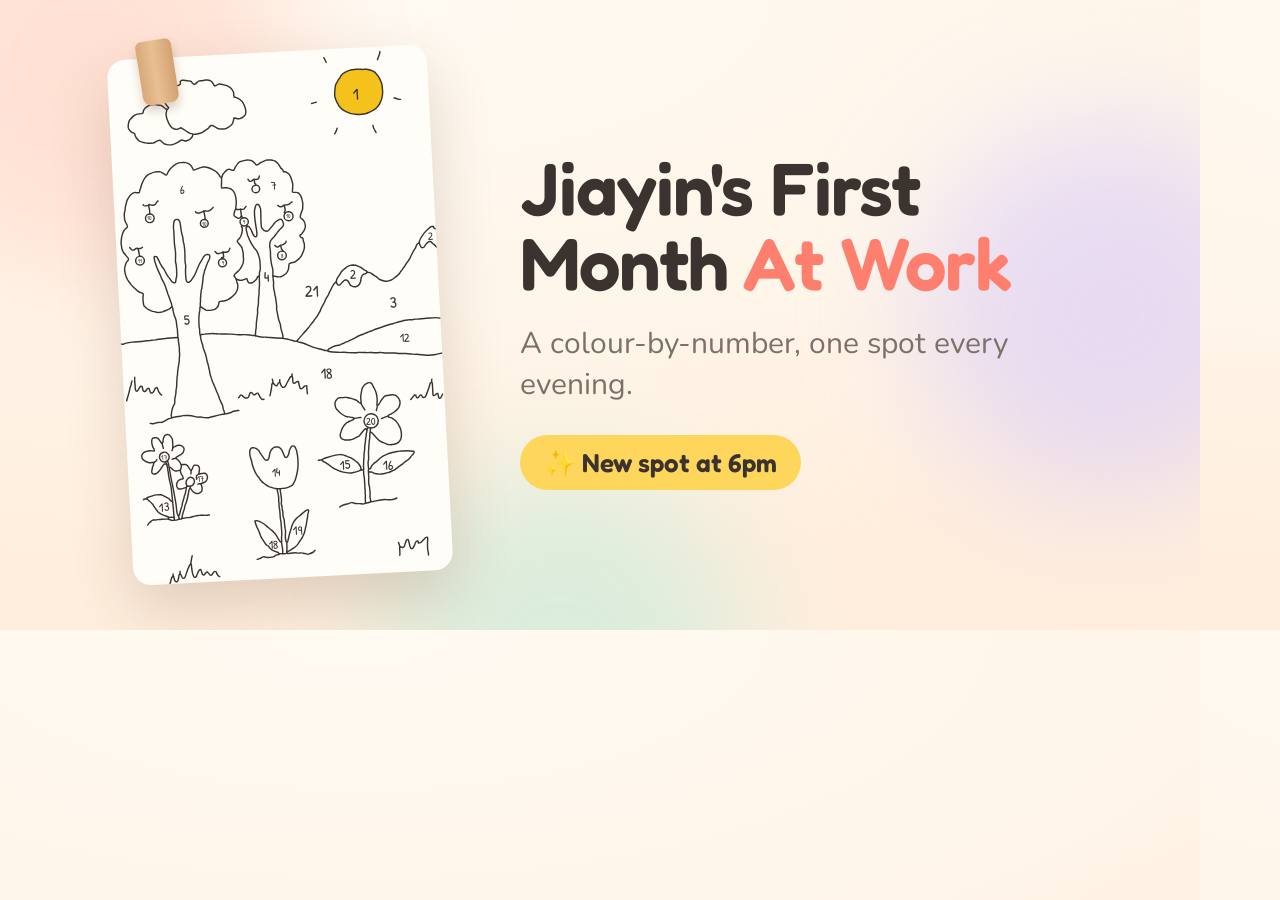
==== tools/og.html @ f6d87f4b "Jiayin's First Month At Work: colour-by-number site Digitised drawing, daily 6pm SGT unlocks, fill/b" ====
<!doctype html>
<html><head><meta charset="utf-8">
<link href="https://fonts.googleapis.com/css2?family=Fredoka:wght@500;600&family=Nunito:wght@700&family=Patrick+Hand&display=swap" rel="stylesheet">
<style>
  html, body { margin: 0; width: 1200px; height: 630px; overflow: hidden; }
  body { background: radial-gradient(120% 90% at 30% 0%, #fffaf2 0%, #fff6ea 55%, #ffeedd 100%); font-family: Nunito, sans-serif; color: #3b3330; position: relative; }
  .blob { position: absolute; border-radius: 50%; filter: blur(60px); opacity: .6; }
  .card { position: absolute; left: 120px; top: 52px; width: 320px; height: 526px; background: #fffdf7; border-radius: 18px; box-shadow: 0 24px 60px rgba(90,50,30,.18); transform: rotate(-3deg); }
  .card svg { width: 100%; height: 100%; display: block; border-radius: 18px; }
  .clip { position: absolute; top: -18px; left: 32px; width: 36px; height: 64px; border-radius: 6px 6px 8px 8px; background: linear-gradient(90deg,#d8a878,#e9c093 45%,#d2a172); box-shadow: 0 6px 10px rgba(90,55,25,.22); transform: rotate(-6deg); }
  .txt { position: absolute; left: 520px; top: 150px; width: 600px; }
  h1 { font-family: Fredoka, sans-serif; font-weight: 600; font-size: 74px; line-height: 1.02; margin: 0 0 22px; letter-spacing: -1px; }
  h1 span { color: #ff7f6e; }
  p { font-size: 30px; margin: 0; color: #7d706a; }
  .pill { display: inline-block; margin-top: 30px; padding: 12px 24px; border-radius: 999px; background: #ffd65c; font-family: Fredoka, sans-serif; font-weight: 600; font-size: 26px; }
</style></head>
<body>
<i class="blob" style="width:420px;height:420px;background:#ffd3c4;left:-120px;top:-140px"></i>
<i class="blob" style="width:380px;height:380px;background:#d9ccfa;right:-100px;top:120px"></i>
<i class="blob" style="width:360px;height:360px;background:#c4ecdc;left:380px;bottom:-200px"></i>
<div class="card"><div class="clip"></div><svg id="s" viewBox="0 0 760 1248"></svg></div>
<div class="txt">
  <h1>Jiayin's First Month <span>At Work</span></h1>
  <p>A colour-by-number, one spot every evening.</p>
  <div class="pill">✨ New spot at 6pm</div>
</div>
<script src="../js/config.js"></script>
<script src="../js/art.js"></script>
<script>
  const NS = 'http://www.w3.org/2000/svg', s = document.getElementById('s');
  const mk = (t, a, p) => { const e = document.createElementNS(NS, t); for (const k in a) e.setAttribute(k, a[k]); p.appendChild(e); return e; };
  const sun = ART.regions.find(r => r.id === 'sun');
  mk('path', { d: sun.d, fill: '#F4C21B', 'fill-rule': 'evenodd' }, s);
  const g = mk('g', { fill: 'none', stroke: '#3b3330', 'stroke-width': 3.4, 'stroke-linecap': 'round', 'stroke-linejoin': 'round' }, s);
  ART.lines.forEach(d => mk('path', { d }, g));
  ART.circles.forEach(c => mk('circle', { cx: c.cx, cy: c.cy, r: c.r }, g));
  ART.labels.forEach(l => { const n = CONFIG.regions[l.region]; if (n == null) return; const t = mk('text', { x: l.x, y: l.y, dy: '.36em', 'font-size': l.size * 1.32, 'text-anchor': 'middle', fill: '#3b3330', 'font-family': 'Patrick Hand' }, s); t.textContent = n; });
</script>
</body></html>
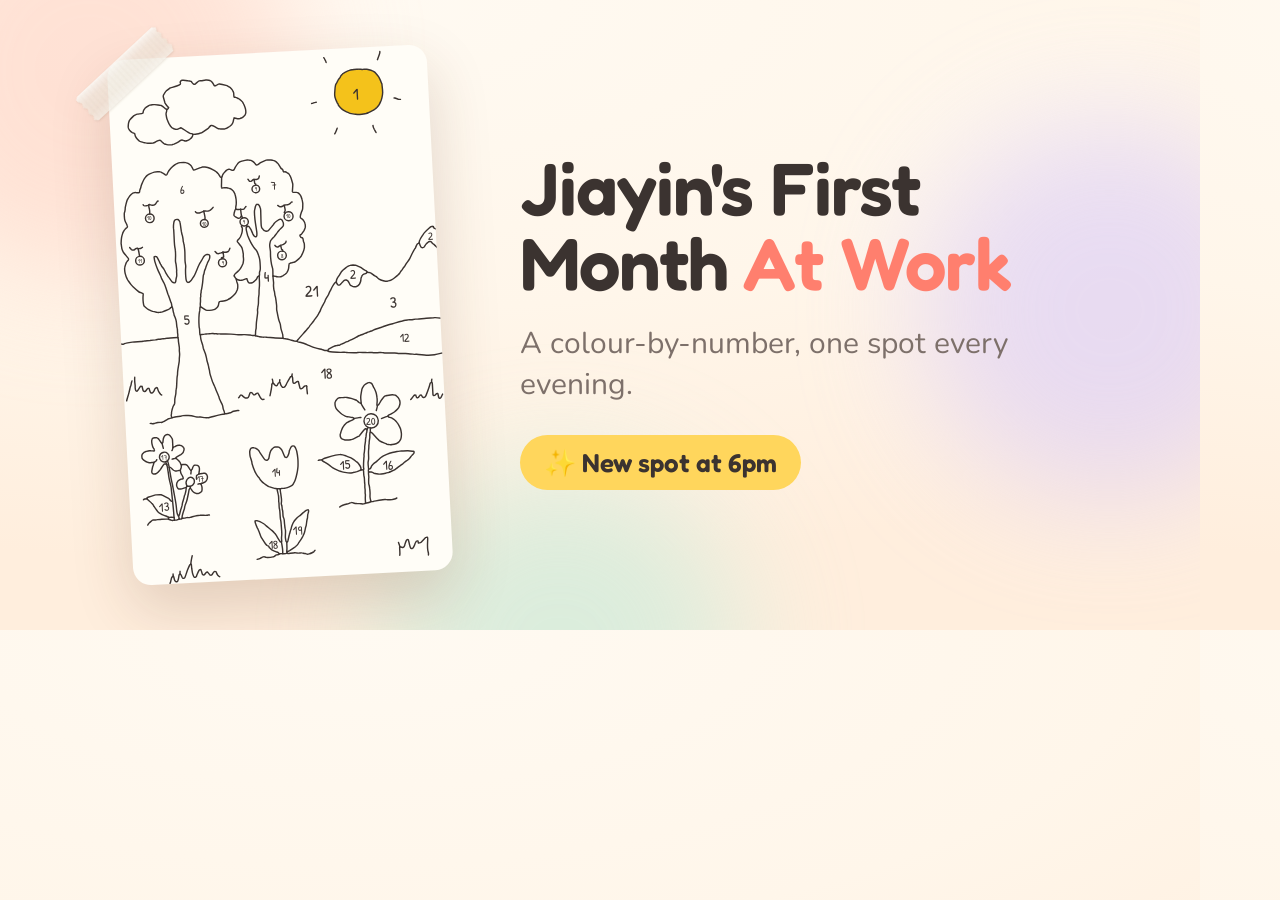
==== commit 61d44dd8: "Tape on the card's corner, a 9 on the right tree's top berry, prize name on one line - The wooden pe" ====
--- a/tools/og.html
+++ b/tools/og.html
@@ -7,7 +7,11 @@
   .blob { position: absolute; border-radius: 50%; filter: blur(60px); opacity: .6; }
   .card { position: absolute; left: 120px; top: 52px; width: 320px; height: 526px; background: #fffdf7; border-radius: 18px; box-shadow: 0 24px 60px rgba(90,50,30,.18); transform: rotate(-3deg); }
   .card svg { width: 100%; height: 100%; display: block; border-radius: 18px; }
-  .clip { position: absolute; top: -18px; left: 32px; width: 36px; height: 64px; border-radius: 6px 6px 8px 8px; background: linear-gradient(90deg,#d8a878,#e9c093 45%,#d2a172); box-shadow: 0 6px 10px rgba(90,55,25,.22); transform: rotate(-6deg); }
+  .tape { position: absolute; z-index: 1; top: -2px; left: -36px; width: 108px; height: 32px; transform: rotate(-40deg); filter: drop-shadow(0 1px 1px rgba(90,60,30,.18)); }
+  .tape::before { content: ''; position: absolute; inset: 0;
+    background: linear-gradient(180deg, rgba(255,255,255,.7), rgba(255,255,255,.25) 30%, rgba(255,255,255,.18) 70%, rgba(255,255,255,.45)),
+      repeating-linear-gradient(90deg, rgba(150,120,90,.035) 0 2px, transparent 2px 5px), rgba(244,236,220,.5);
+    clip-path: polygon(0 6%, 3% 0, 97% 0, 100% 9%, 98% 21%, 100% 33%, 97.5% 46%, 100% 58%, 98% 70%, 100% 82%, 97% 100%, 3% 100%, 0 90%, 2% 77%, 0 64%, 2.5% 51%, 0 39%, 2% 26%, 0 14%); }
   .txt { position: absolute; left: 520px; top: 150px; width: 600px; }
   h1 { font-family: Fredoka, sans-serif; font-weight: 600; font-size: 74px; line-height: 1.02; margin: 0 0 22px; letter-spacing: -1px; }
   h1 span { color: #ff7f6e; }
@@ -18,7 +22,7 @@
 <i class="blob" style="width:420px;height:420px;background:#ffd3c4;left:-120px;top:-140px"></i>
 <i class="blob" style="width:380px;height:380px;background:#d9ccfa;right:-100px;top:120px"></i>
 <i class="blob" style="width:360px;height:360px;background:#c4ecdc;left:380px;bottom:-200px"></i>
-<div class="card"><div class="clip"></div><svg id="s" viewBox="0 0 760 1248"></svg></div>
+<div class="card"><svg id="s" viewBox="0 0 760 1248"></svg><div class="tape"></div></div>
 <div class="txt">
   <h1>Jiayin's First Month <span>At Work</span></h1>
   <p>A colour-by-number, one spot every evening.</p>
